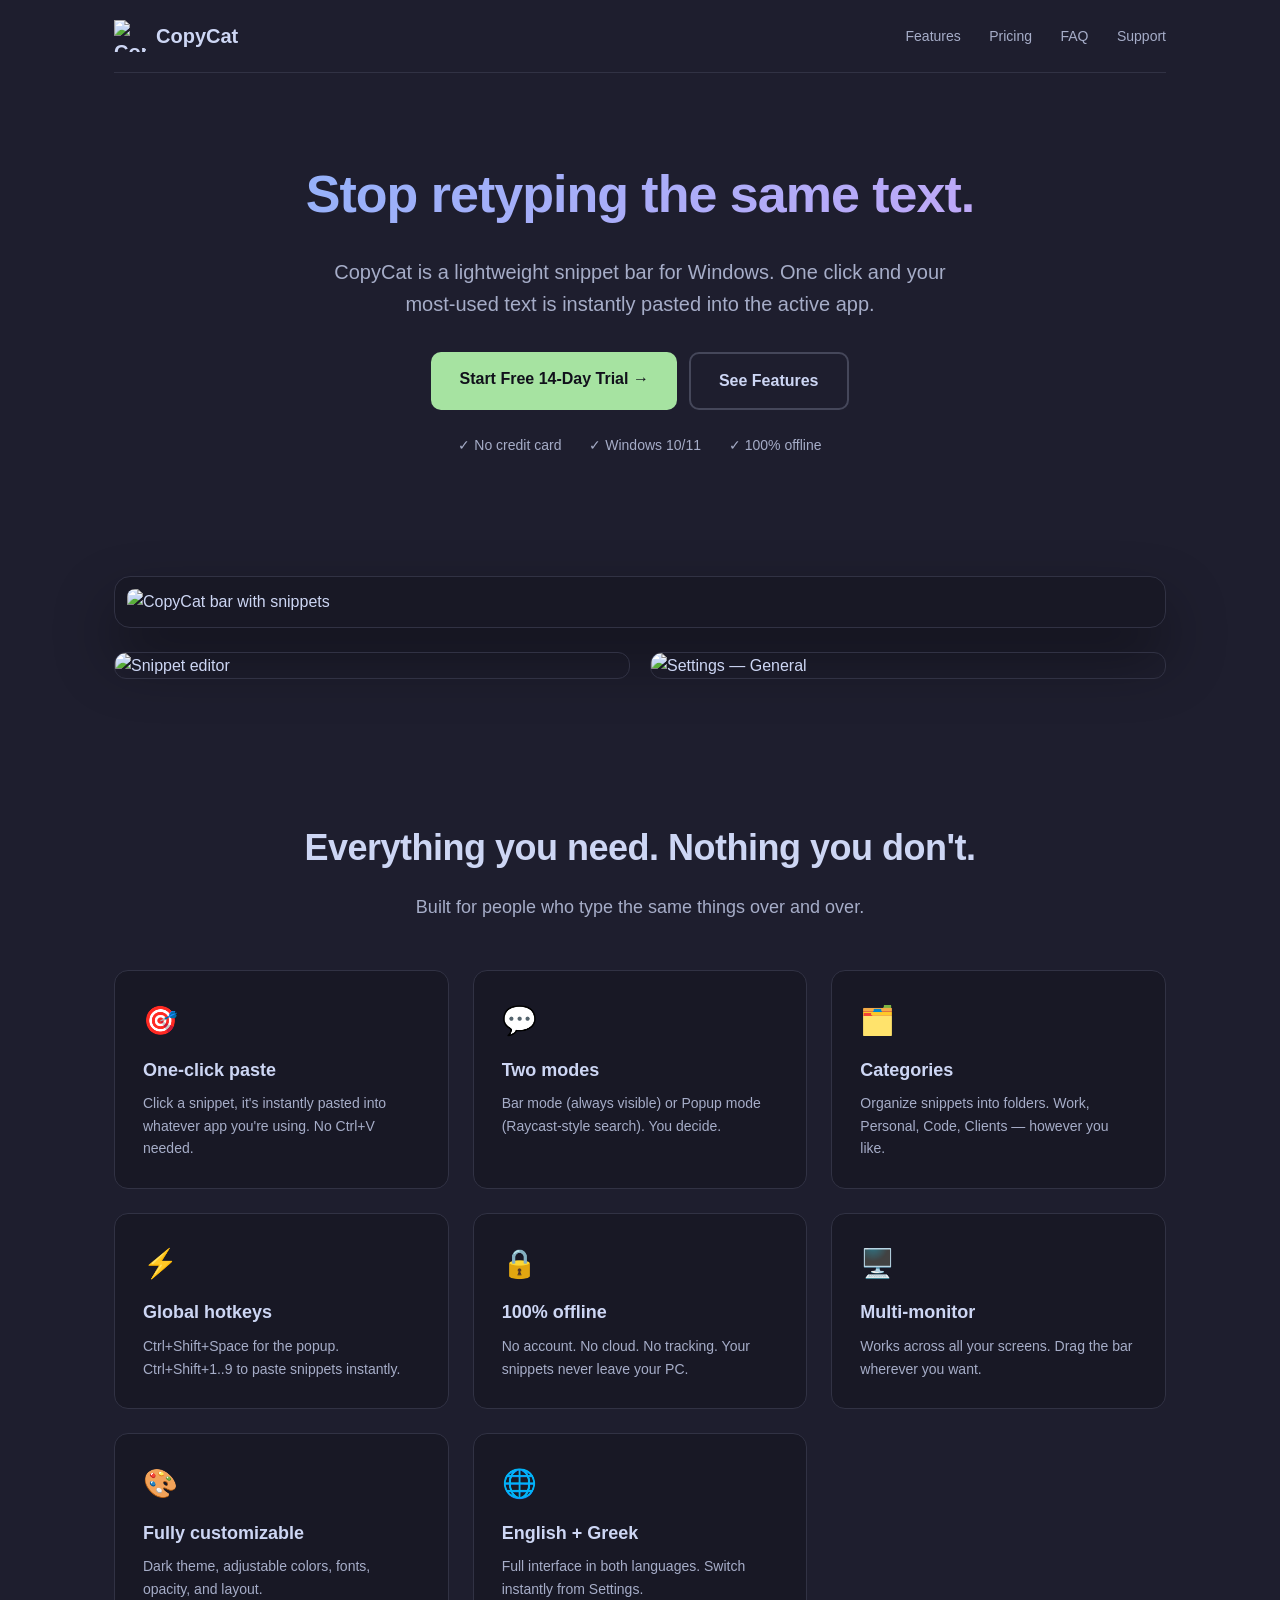
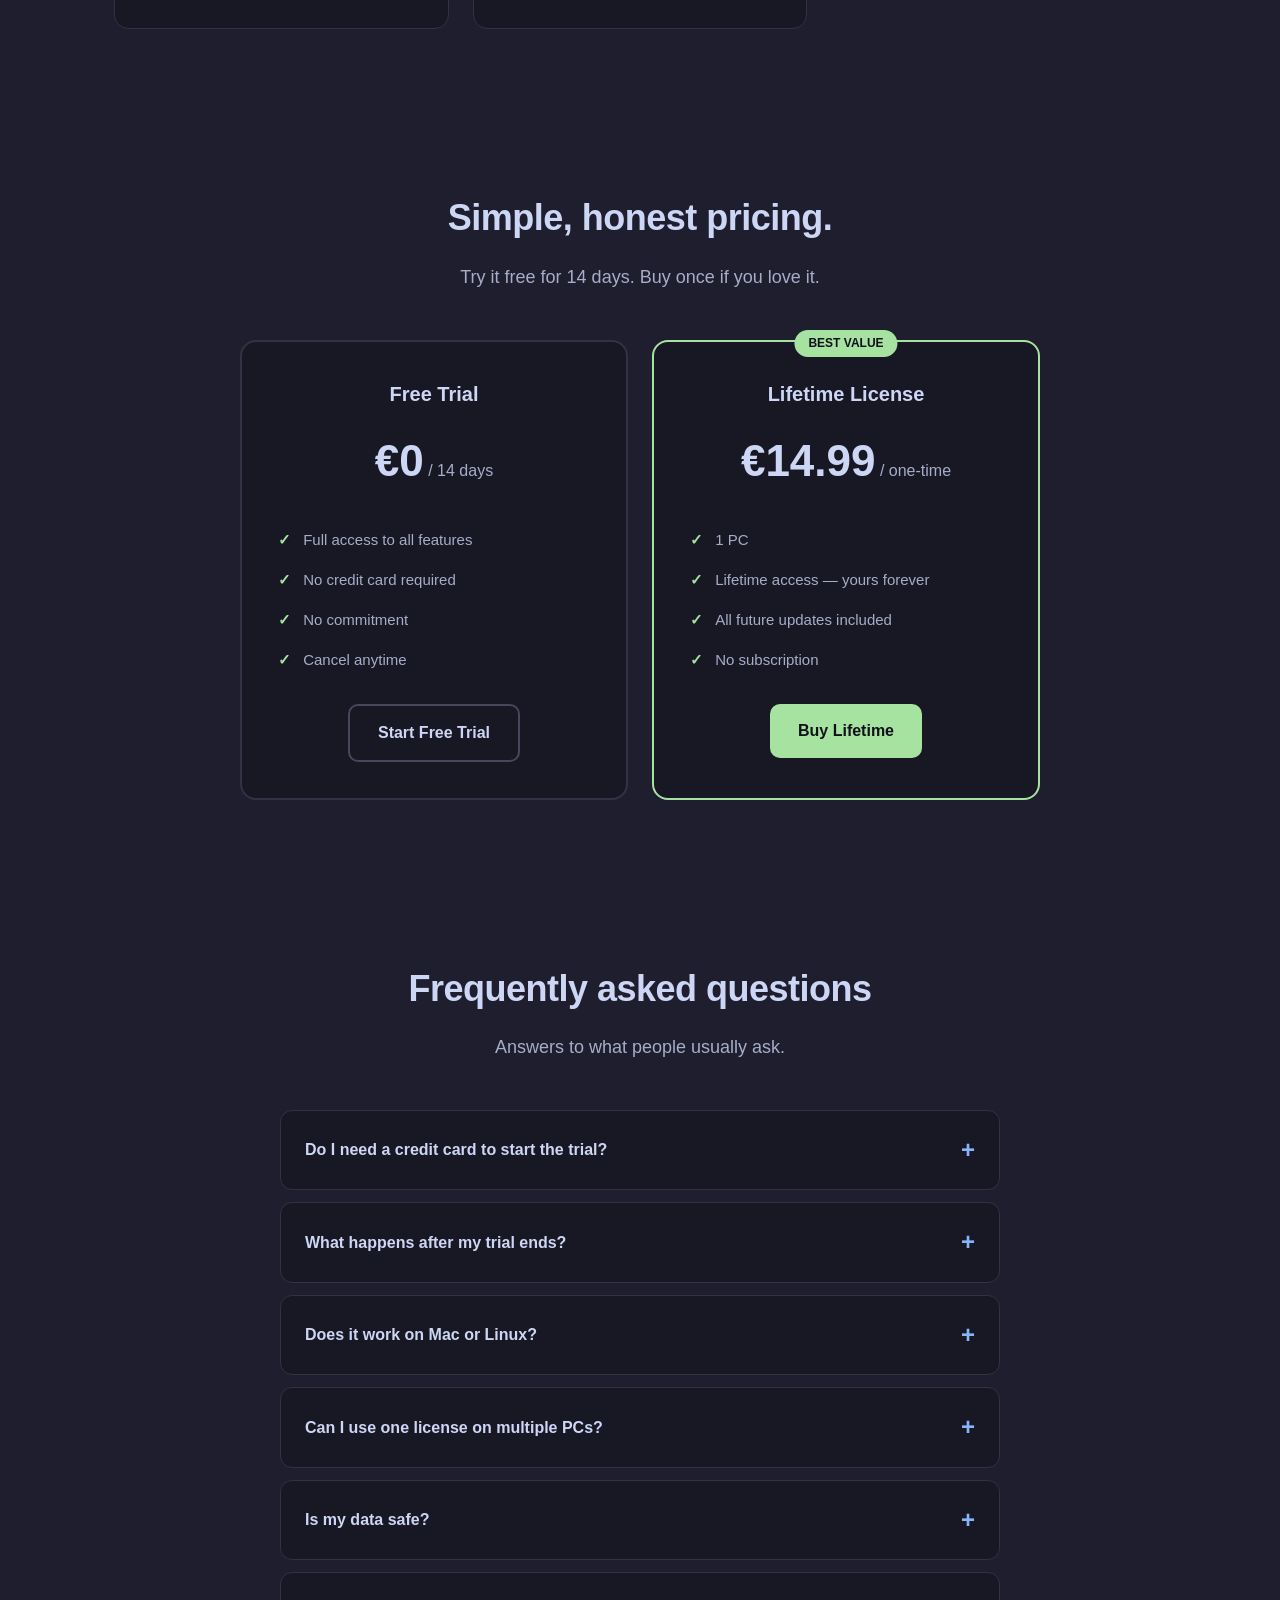
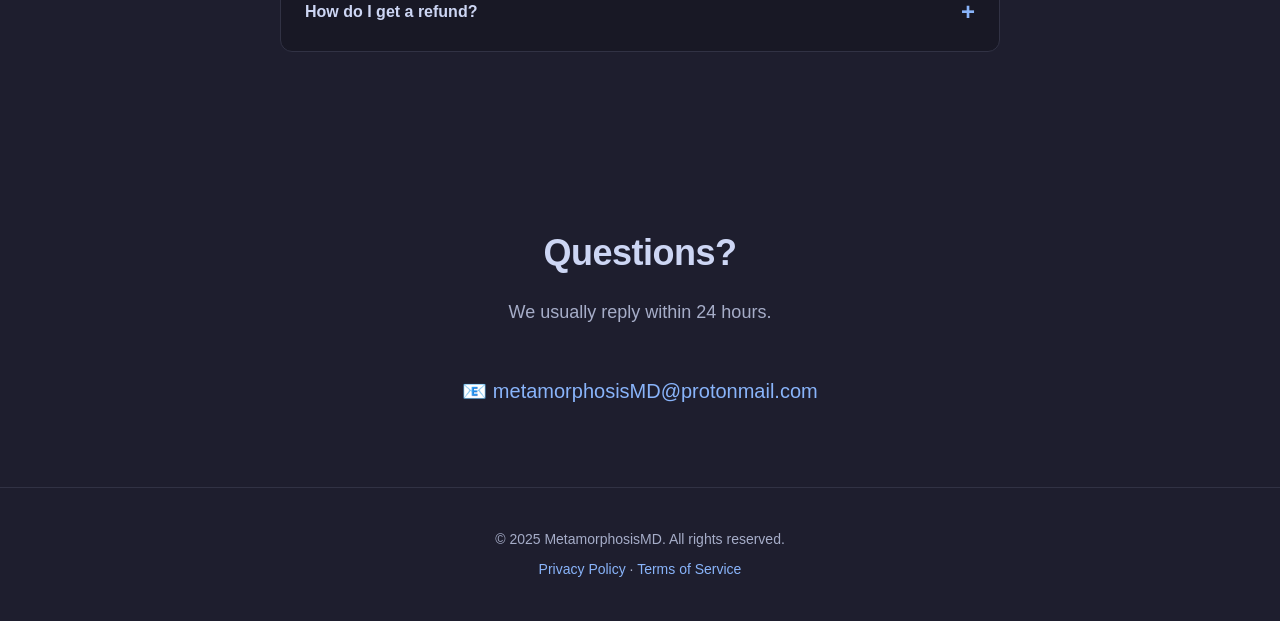
==== index.html @ f616470c "Add initial HTML structure for CopyCat website This commit adds a complete HTML structure for the Co" ====
<!DOCTYPE html>
<html lang="en">
<head>
<meta charset="UTF-8">
<meta name="viewport" content="width=device-width, initial-scale=1.0">
<title>CopyCat — Snippet Bar for Windows</title>
<meta name="description" content="A lightweight snippet manager for Windows. One-click access to your most-used text. Lifetime license, fully offline.">
<style>
  * { margin: 0; padding: 0; box-sizing: border-box; }
  :root {
    --base: #1e1e2e;
    --mantle: #181825;
    --surface: #313244;
    --surface2: #45475a;
    --text: #cdd6f4;
    --subtext: #a6adc8;
    --blue: #89b4fa;
    --green: #a6e3a1;
    --mauve: #cba6f7;
  }
  body {
    font-family: 'Segoe UI', -apple-system, BlinkMacSystemFont, sans-serif;
    background: var(--base);
    color: var(--text);
    line-height: 1.6;
    overflow-x: hidden;
  }
  .container { max-width: 1100px; margin: 0 auto; padding: 0 24px; }

  /* NAV */
  nav {
    padding: 20px 0;
    display: flex;
    justify-content: space-between;
    align-items: center;
    border-bottom: 1px solid var(--surface);
  }
  .logo { display: flex; align-items: center; gap: 10px; font-size: 20px; font-weight: 700; }
  .logo img { width: 32px; height: 32px; }
  nav a { color: var(--subtext); text-decoration: none; margin-left: 24px; font-size: 14px; }
  nav a:hover { color: var(--blue); }

  /* HERO */
  .hero {
    padding: 80px 0 60px;
    text-align: center;
  }
  .hero h1 {
    font-size: 52px;
    font-weight: 800;
    letter-spacing: -1px;
    background: linear-gradient(135deg, var(--blue), var(--mauve));
    -webkit-background-clip: text;
    -webkit-text-fill-color: transparent;
    margin-bottom: 20px;
  }
  .hero p {
    font-size: 20px;
    color: var(--subtext);
    max-width: 640px;
    margin: 0 auto 32px;
  }
  .cta-group { display: flex; gap: 12px; justify-content: center; flex-wrap: wrap; }
  .btn {
    display: inline-block;
    padding: 14px 28px;
    border-radius: 10px;
    font-weight: 700;
    font-size: 16px;
    text-decoration: none;
    transition: transform .15s, box-shadow .15s;
    cursor: pointer;
    border: none;
  }
  .btn-primary {
    background: var(--green);
    color: #11111b;
  }
  .btn-primary:hover {
    transform: translateY(-2px);
    box-shadow: 0 10px 30px rgba(166, 227, 161, 0.3);
  }
  .btn-secondary {
    background: transparent;
    color: var(--text);
    border: 2px solid var(--surface2);
  }
  .btn-secondary:hover { border-color: var(--blue); color: var(--blue); }

  .hero-meta {
    margin-top: 24px;
    color: var(--subtext);
    font-size: 14px;
  }
  .hero-meta span { margin: 0 12px; }

  /* SCREENSHOTS */
  .screenshots { padding: 60px 0; }
  .screenshot-main {
    background: var(--mantle);
    border-radius: 16px;
    padding: 12px;
    border: 1px solid var(--surface);
    box-shadow: 0 30px 60px rgba(0,0,0,.4);
  }
  .screenshot-main img { width: 100%; border-radius: 8px; display: block; }
  .screenshot-grid {
    display: grid;
    grid-template-columns: 1fr 1fr;
    gap: 20px;
    margin-top: 24px;
  }
  .screenshot-grid img {
    width: 100%;
    border-radius: 12px;
    border: 1px solid var(--surface);
    display: block;
  }

  /* SECTIONS */
  section { padding: 80px 0; }
  h2 {
    font-size: 36px;
    font-weight: 700;
    text-align: center;
    margin-bottom: 16px;
    letter-spacing: -0.5px;
  }
  .section-sub {
    text-align: center;
    color: var(--subtext);
    font-size: 18px;
    max-width: 600px;
    margin: 0 auto 48px;
  }

  /* FEATURES */
  .features {
    display: grid;
    grid-template-columns: repeat(auto-fit, minmax(280px, 1fr));
    gap: 24px;
  }
  .feature {
    background: var(--mantle);
    padding: 28px;
    border-radius: 14px;
    border: 1px solid var(--surface);
    transition: transform .2s, border-color .2s;
  }
  .feature:hover { transform: translateY(-4px); border-color: var(--blue); }
  .feature-icon { font-size: 28px; margin-bottom: 12px; }
  .feature h3 { font-size: 18px; margin-bottom: 8px; }
  .feature p { color: var(--subtext); font-size: 14px; }

  /* PRICING */
  .pricing {
    display: grid;
    grid-template-columns: 1fr 1fr;
    gap: 24px;
    max-width: 800px;
    margin: 0 auto;
  }
  .plan {
    background: var(--mantle);
    padding: 36px;
    border-radius: 16px;
    border: 2px solid var(--surface);
    text-align: center;
    position: relative;
  }
  .plan.featured { border-color: var(--green); }
  .plan-tag {
    position: absolute;
    top: -12px;
    left: 50%;
    transform: translateX(-50%);
    background: var(--green);
    color: #11111b;
    padding: 4px 14px;
    border-radius: 100px;
    font-size: 12px;
    font-weight: 700;
    text-transform: uppercase;
  }
  .plan h3 { font-size: 20px; margin-bottom: 8px; }
  .plan .price { font-size: 44px; font-weight: 800; margin: 16px 0; }
  .plan .price small { font-size: 16px; color: var(--subtext); font-weight: 400; }
  .plan ul {
    list-style: none;
    text-align: left;
    margin: 24px 0;
    color: var(--subtext);
  }
  .plan ul li { padding: 8px 0; font-size: 15px; }
  .plan ul li::before { content: "✓ "; color: var(--green); font-weight: 700; margin-right: 8px; }

  /* FAQ */
  .faq { max-width: 720px; margin: 0 auto; }
  .faq-item {
    background: var(--mantle);
    border: 1px solid var(--surface);
    border-radius: 12px;
    margin-bottom: 12px;
    overflow: hidden;
  }
  .faq-item summary {
    padding: 20px 24px;
    font-weight: 600;
    cursor: pointer;
    list-style: none;
    display: flex;
    justify-content: space-between;
    align-items: center;
  }
  .faq-item summary::after { content: "+"; font-size: 24px; color: var(--blue); }
  .faq-item[open] summary::after { content: "−"; }
  .faq-item p { padding: 0 24px 20px; color: var(--subtext); }

  /* FOOTER */
  footer {
    padding: 40px 0;
    border-top: 1px solid var(--surface);
    text-align: center;
    color: var(--subtext);
    font-size: 14px;
  }
  footer a { color: var(--blue); text-decoration: none; }

  /* RESPONSIVE */
  @media (max-width: 720px) {
    .hero h1 { font-size: 36px; }
    .hero p { font-size: 17px; }
    .screenshot-grid, .pricing { grid-template-columns: 1fr; }
    h2 { font-size: 28px; }
  }
</style>
</head>
<body>

<div class="container">
  <!-- NAV -->
  <nav>
    <div class="logo">
      <img src="logo.png" alt="CopyCat">
      <span>CopyCat</span>
    </div>
    <div>
      <a href="#features">Features</a>
      <a href="#pricing">Pricing</a>
      <a href="#faq">FAQ</a>
      <a href="#support">Support</a>
    </div>
  </nav>

  <!-- HERO -->
  <section class="hero">
    <h1>Stop retyping the same text.</h1>
    <p>CopyCat is a lightweight snippet bar for Windows. One click and your most-used text is instantly pasted into the active app.</p>
    <div class="cta-group">
      <a href="YOUR_LEMON_SQUEEZY_TRIAL_URL" class="btn btn-primary">Start Free 14-Day Trial →</a>
      <a href="#features" class="btn btn-secondary">See Features</a>
    </div>
    <div class="hero-meta">
      <span>✓ No credit card</span>
      <span>✓ Windows 10/11</span>
      <span>✓ 100% offline</span>
    </div>
  </section>

  <!-- SCREENSHOTS -->
  <section class="screenshots">
    <div class="screenshot-main">
      <img src="screenshot-1.png" alt="CopyCat bar with snippets">
    </div>
    <div class="screenshot-grid">
      <img src="screenshot-2.png" alt="Snippet editor">
      <img src="screenshot-3.png" alt="Settings — General">
    </div>
  </section>

  <!-- FEATURES -->
  <section id="features">
    <h2>Everything you need. Nothing you don't.</h2>
    <p class="section-sub">Built for people who type the same things over and over.</p>
    <div class="features">
      <div class="feature">
        <div class="feature-icon">🎯</div>
        <h3>One-click paste</h3>
        <p>Click a snippet, it's instantly pasted into whatever app you're using. No Ctrl+V needed.</p>
      </div>
      <div class="feature">
        <div class="feature-icon">💬</div>
        <h3>Two modes</h3>
        <p>Bar mode (always visible) or Popup mode (Raycast-style search). You decide.</p>
      </div>
      <div class="feature">
        <div class="feature-icon">🗂️</div>
        <h3>Categories</h3>
        <p>Organize snippets into folders. Work, Personal, Code, Clients — however you like.</p>
      </div>
      <div class="feature">
        <div class="feature-icon">⚡</div>
        <h3>Global hotkeys</h3>
        <p>Ctrl+Shift+Space for the popup. Ctrl+Shift+1..9 to paste snippets instantly.</p>
      </div>
      <div class="feature">
        <div class="feature-icon">🔒</div>
        <h3>100% offline</h3>
        <p>No account. No cloud. No tracking. Your snippets never leave your PC.</p>
      </div>
      <div class="feature">
        <div class="feature-icon">🖥️</div>
        <h3>Multi-monitor</h3>
        <p>Works across all your screens. Drag the bar wherever you want.</p>
      </div>
      <div class="feature">
        <div class="feature-icon">🎨</div>
        <h3>Fully customizable</h3>
        <p>Dark theme, adjustable colors, fonts, opacity, and layout.</p>
      </div>
      <div class="feature">
        <div class="feature-icon">🌐</div>
        <h3>English + Greek</h3>
        <p>Full interface in both languages. Switch instantly from Settings.</p>
      </div>
    </div>
  </section>

  <!-- PRICING -->
  <section id="pricing">
    <h2>Simple, honest pricing.</h2>
    <p class="section-sub">Try it free for 14 days. Buy once if you love it.</p>
    <div class="pricing">
      <div class="plan">
        <h3>Free Trial</h3>
        <div class="price">€0<small> / 14 days</small></div>
        <ul>
          <li>Full access to all features</li>
          <li>No credit card required</li>
          <li>No commitment</li>
          <li>Cancel anytime</li>
        </ul>
        <a href="YOUR_LEMON_SQUEEZY_TRIAL_URL" class="btn btn-secondary">Start Free Trial</a>
      </div>
      <div class="plan featured">
        <div class="plan-tag">Best Value</div>
        <h3>Lifetime License</h3>
        <div class="price">€14.99<small> / one-time</small></div>
        <ul>
          <li>1 PC</li>
          <li>Lifetime access — yours forever</li>
          <li>All future updates included</li>
          <li>No subscription</li>
        </ul>
        <a href="YOUR_LEMON_SQUEEZY_BUY_URL" class="btn btn-primary">Buy Lifetime</a>
      </div>
    </div>
  </section>

  <!-- FAQ -->
  <section id="faq">
    <h2>Frequently asked questions</h2>
    <p class="section-sub">Answers to what people usually ask.</p>
    <div class="faq">
      <details class="faq-item">
        <summary>Do I need a credit card to start the trial?</summary>
        <p>No. Click "Start Free Trial" and use CopyCat for 14 days completely free. No card, no commitment.</p>
      </details>
      <details class="faq-item">
        <summary>What happens after my trial ends?</summary>
        <p>You decide. If you love CopyCat, buy a lifetime license for €14.99. If not, just uninstall. No charges.</p>
      </details>
      <details class="faq-item">
        <summary>Does it work on Mac or Linux?</summary>
        <p>No, CopyCat is Windows-only (Windows 10 and 11, 64-bit).</p>
      </details>
      <details class="faq-item">
        <summary>Can I use one license on multiple PCs?</summary>
        <p>One license works on one PC. If you change computers, contact support and we'll issue a new key.</p>
      </details>
      <details class="faq-item">
        <summary>Is my data safe?</summary>
        <p>Yes. CopyCat is 100% offline. Nothing is sent to any server. Your snippets stay on your PC.</p>
      </details>
      <details class="faq-item">
        <summary>How do I get a refund?</summary>
        <p>14-day refund policy (EU consumer law). Email metamorphosisMD@protonmail.com for refund requests.</p>
      </details>
    </div>
  </section>

  <!-- SUPPORT -->
  <section id="support" style="text-align:center;">
    <h2>Questions?</h2>
    <p class="section-sub">We usually reply within 24 hours.</p>
    <p style="font-size:20px; margin-top:24px;">
      📧 <a href="mailto:metamorphosisMD@protonmail.com" style="color:var(--blue); text-decoration:none;">metamorphosisMD@protonmail.com</a>
    </p>
  </section>
</div>

<footer>
  <div class="container">
    <p>© 2025 MetamorphosisMD. All rights reserved.</p>
    <p style="margin-top:8px;">
      <a href="privacy.html">Privacy Policy</a> · 
      <a href="terms.html">Terms of Service</a>
    </p>
  </div>
</footer>

</body>
</html>
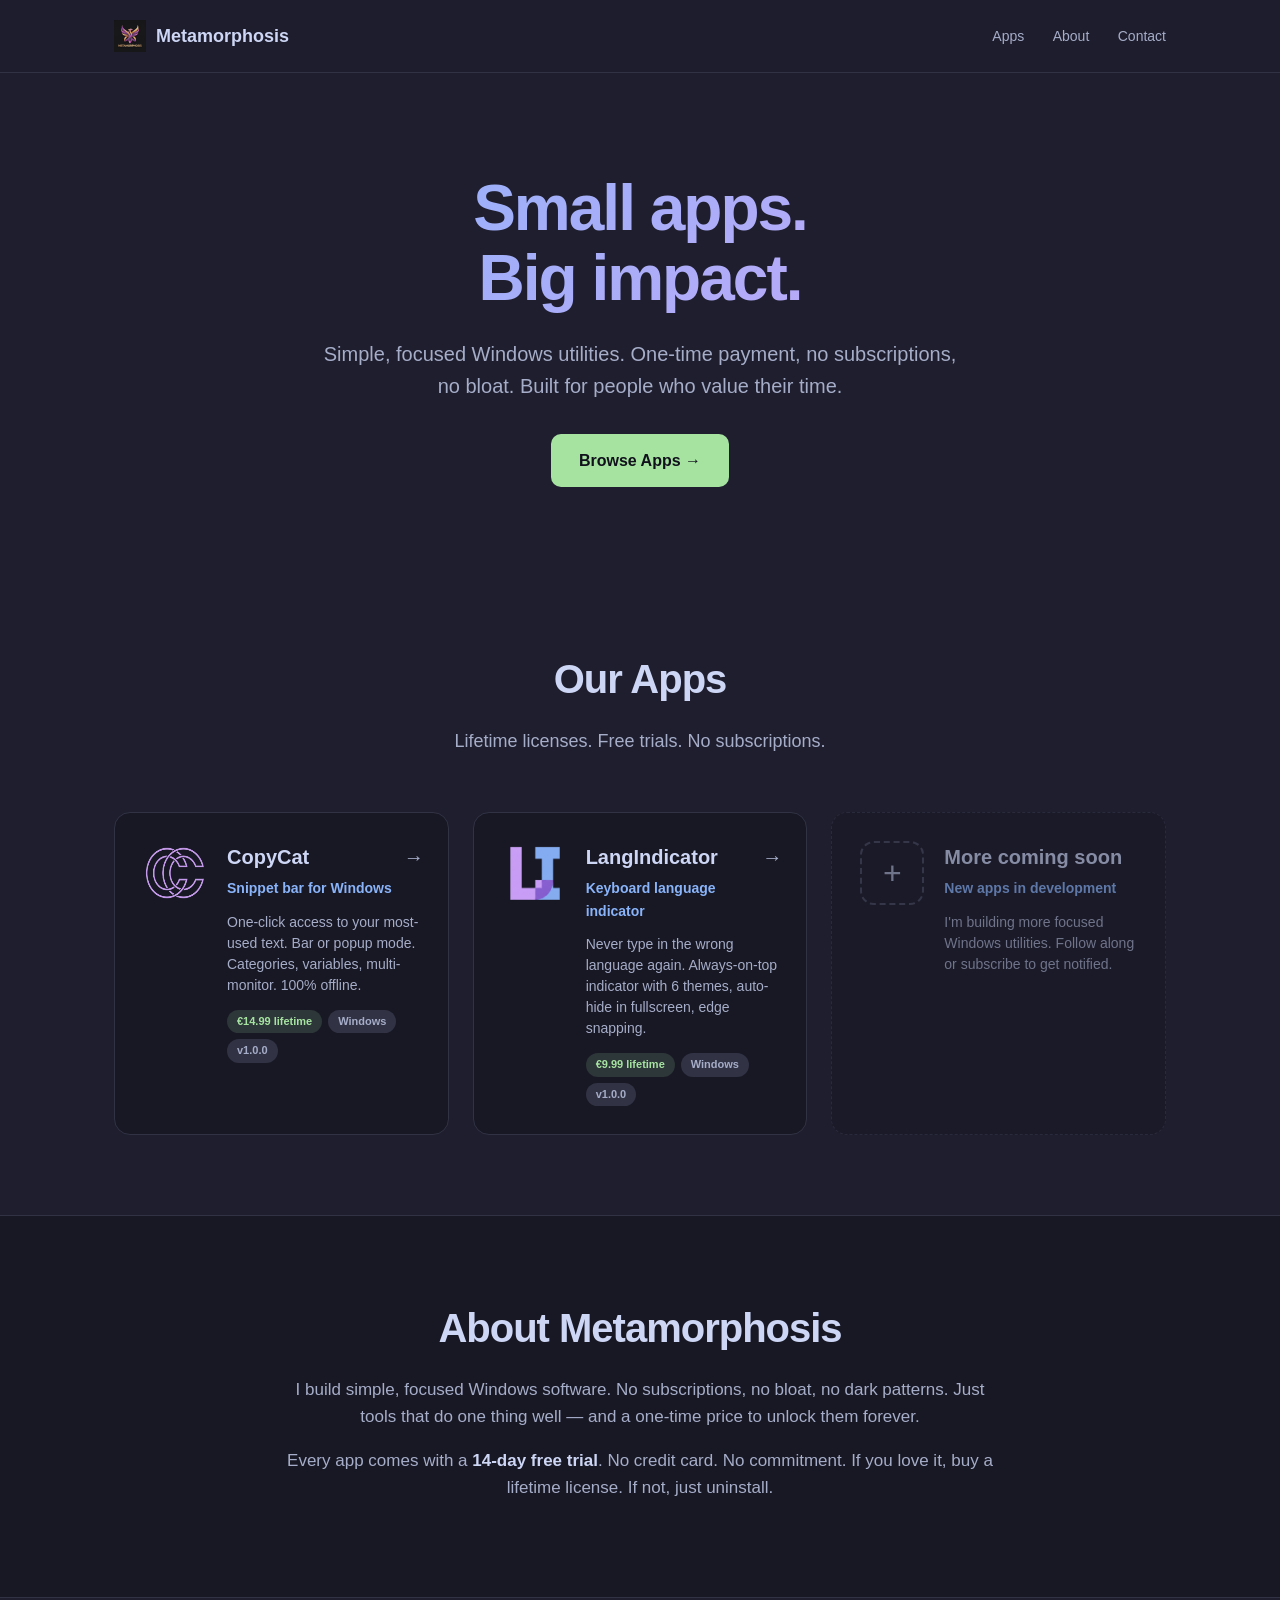
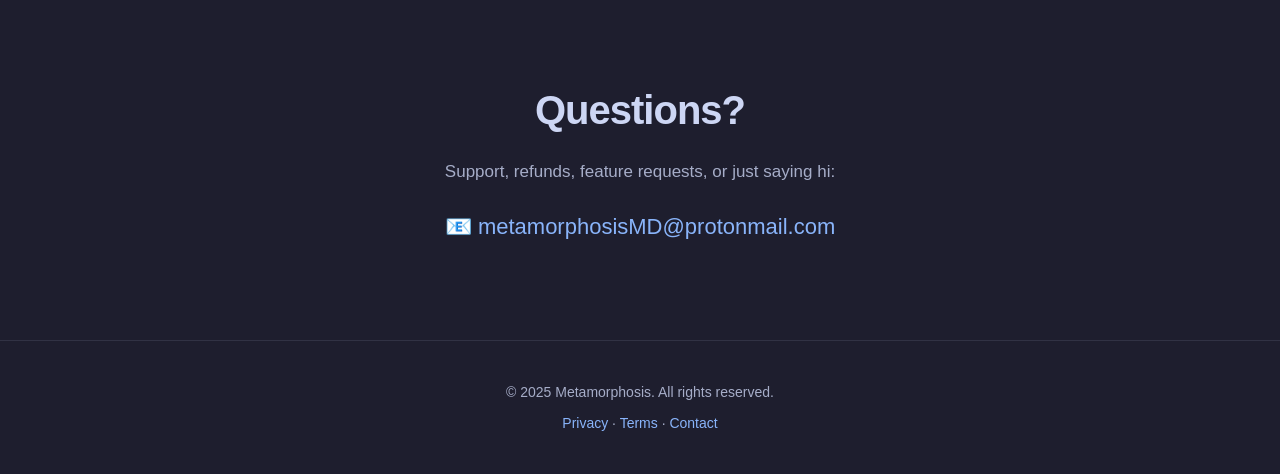
==== commit 51b03611: "Add Metamorphosis hub with CopyCat and LangIndicator" ====
--- a/index.html
+++ b/index.html
@@ -3,411 +3,129 @@
 <head>
 <meta charset="UTF-8">
 <meta name="viewport" content="width=device-width, initial-scale=1.0">
-<title>CopyCat — Snippet Bar for Windows</title>
-<meta name="description" content="A lightweight snippet manager for Windows. One-click access to your most-used text. Lifetime license, fully offline.">
-<style>
-  * { margin: 0; padding: 0; box-sizing: border-box; }
-  :root {
-    --base: #1e1e2e;
-    --mantle: #181825;
-    --surface: #313244;
-    --surface2: #45475a;
-    --text: #cdd6f4;
-    --subtext: #a6adc8;
-    --blue: #89b4fa;
-    --green: #a6e3a1;
-    --mauve: #cba6f7;
-  }
-  body {
-    font-family: 'Segoe UI', -apple-system, BlinkMacSystemFont, sans-serif;
-    background: var(--base);
-    color: var(--text);
-    line-height: 1.6;
-    overflow-x: hidden;
-  }
-  .container { max-width: 1100px; margin: 0 auto; padding: 0 24px; }
-
-  /* NAV */
-  nav {
-    padding: 20px 0;
-    display: flex;
-    justify-content: space-between;
-    align-items: center;
-    border-bottom: 1px solid var(--surface);
-  }
-  .logo { display: flex; align-items: center; gap: 10px; font-size: 20px; font-weight: 700; }
-  .logo img { width: 32px; height: 32px; }
-  nav a { color: var(--subtext); text-decoration: none; margin-left: 24px; font-size: 14px; }
-  nav a:hover { color: var(--blue); }
-
-  /* HERO */
-  .hero {
-    padding: 80px 0 60px;
-    text-align: center;
-  }
-  .hero h1 {
-    font-size: 52px;
-    font-weight: 800;
-    letter-spacing: -1px;
-    background: linear-gradient(135deg, var(--blue), var(--mauve));
-    -webkit-background-clip: text;
-    -webkit-text-fill-color: transparent;
-    margin-bottom: 20px;
-  }
-  .hero p {
-    font-size: 20px;
-    color: var(--subtext);
-    max-width: 640px;
-    margin: 0 auto 32px;
-  }
-  .cta-group { display: flex; gap: 12px; justify-content: center; flex-wrap: wrap; }
-  .btn {
-    display: inline-block;
-    padding: 14px 28px;
-    border-radius: 10px;
-    font-weight: 700;
-    font-size: 16px;
-    text-decoration: none;
-    transition: transform .15s, box-shadow .15s;
-    cursor: pointer;
-    border: none;
-  }
-  .btn-primary {
-    background: var(--green);
-    color: #11111b;
-  }
-  .btn-primary:hover {
-    transform: translateY(-2px);
-    box-shadow: 0 10px 30px rgba(166, 227, 161, 0.3);
-  }
-  .btn-secondary {
-    background: transparent;
-    color: var(--text);
-    border: 2px solid var(--surface2);
-  }
-  .btn-secondary:hover { border-color: var(--blue); color: var(--blue); }
-
-  .hero-meta {
-    margin-top: 24px;
-    color: var(--subtext);
-    font-size: 14px;
-  }
-  .hero-meta span { margin: 0 12px; }
-
-  /* SCREENSHOTS */
-  .screenshots { padding: 60px 0; }
-  .screenshot-main {
-    background: var(--mantle);
-    border-radius: 16px;
-    padding: 12px;
-    border: 1px solid var(--surface);
-    box-shadow: 0 30px 60px rgba(0,0,0,.4);
-  }
-  .screenshot-main img { width: 100%; border-radius: 8px; display: block; }
-  .screenshot-grid {
-    display: grid;
-    grid-template-columns: 1fr 1fr;
-    gap: 20px;
-    margin-top: 24px;
-  }
-  .screenshot-grid img {
-    width: 100%;
-    border-radius: 12px;
-    border: 1px solid var(--surface);
-    display: block;
-  }
-
-  /* SECTIONS */
-  section { padding: 80px 0; }
-  h2 {
-    font-size: 36px;
-    font-weight: 700;
-    text-align: center;
-    margin-bottom: 16px;
-    letter-spacing: -0.5px;
-  }
-  .section-sub {
-    text-align: center;
-    color: var(--subtext);
-    font-size: 18px;
-    max-width: 600px;
-    margin: 0 auto 48px;
-  }
-
-  /* FEATURES */
-  .features {
-    display: grid;
-    grid-template-columns: repeat(auto-fit, minmax(280px, 1fr));
-    gap: 24px;
-  }
-  .feature {
-    background: var(--mantle);
-    padding: 28px;
-    border-radius: 14px;
-    border: 1px solid var(--surface);
-    transition: transform .2s, border-color .2s;
-  }
-  .feature:hover { transform: translateY(-4px); border-color: var(--blue); }
-  .feature-icon { font-size: 28px; margin-bottom: 12px; }
-  .feature h3 { font-size: 18px; margin-bottom: 8px; }
-  .feature p { color: var(--subtext); font-size: 14px; }
-
-  /* PRICING */
-  .pricing {
-    display: grid;
-    grid-template-columns: 1fr 1fr;
-    gap: 24px;
-    max-width: 800px;
-    margin: 0 auto;
-  }
-  .plan {
-    background: var(--mantle);
-    padding: 36px;
-    border-radius: 16px;
-    border: 2px solid var(--surface);
-    text-align: center;
-    position: relative;
-  }
-  .plan.featured { border-color: var(--green); }
-  .plan-tag {
-    position: absolute;
-    top: -12px;
-    left: 50%;
-    transform: translateX(-50%);
-    background: var(--green);
-    color: #11111b;
-    padding: 4px 14px;
-    border-radius: 100px;
-    font-size: 12px;
-    font-weight: 700;
-    text-transform: uppercase;
-  }
-  .plan h3 { font-size: 20px; margin-bottom: 8px; }
-  .plan .price { font-size: 44px; font-weight: 800; margin: 16px 0; }
-  .plan .price small { font-size: 16px; color: var(--subtext); font-weight: 400; }
-  .plan ul {
-    list-style: none;
-    text-align: left;
-    margin: 24px 0;
-    color: var(--subtext);
-  }
-  .plan ul li { padding: 8px 0; font-size: 15px; }
-  .plan ul li::before { content: "✓ "; color: var(--green); font-weight: 700; margin-right: 8px; }
-
-  /* FAQ */
-  .faq { max-width: 720px; margin: 0 auto; }
-  .faq-item {
-    background: var(--mantle);
-    border: 1px solid var(--surface);
-    border-radius: 12px;
-    margin-bottom: 12px;
-    overflow: hidden;
-  }
-  .faq-item summary {
-    padding: 20px 24px;
-    font-weight: 600;
-    cursor: pointer;
-    list-style: none;
-    display: flex;
-    justify-content: space-between;
-    align-items: center;
-  }
-  .faq-item summary::after { content: "+"; font-size: 24px; color: var(--blue); }
-  .faq-item[open] summary::after { content: "−"; }
-  .faq-item p { padding: 0 24px 20px; color: var(--subtext); }
-
-  /* FOOTER */
-  footer {
-    padding: 40px 0;
-    border-top: 1px solid var(--surface);
-    text-align: center;
-    color: var(--subtext);
-    font-size: 14px;
-  }
-  footer a { color: var(--blue); text-decoration: none; }
-
-  /* RESPONSIVE */
-  @media (max-width: 720px) {
-    .hero h1 { font-size: 36px; }
-    .hero p { font-size: 17px; }
-    .screenshot-grid, .pricing { grid-template-columns: 1fr; }
-    h2 { font-size: 28px; }
-  }
-</style>
+<title>Metamorphosis — Software by [Your Name]</title>
+<meta name="description" content="Simple, focused Windows apps. CopyCat, LangIndicator, and more. Lifetime licenses, no subscriptions.">
+<link rel="stylesheet" href="assets/style.css">
 </head>
 <body>
 
-<div class="container">
-  <!-- NAV -->
-  <nav>
-    <div class="logo">
-      <img src="logo.png" alt="CopyCat">
-      <span>CopyCat</span>
-    </div>
-    <div>
-      <a href="#features">Features</a>
-      <a href="#pricing">Pricing</a>
-      <a href="#faq">FAQ</a>
-      <a href="#support">Support</a>
-    </div>
-  </nav>
+<header>
+  <div class="container">
+    <nav>
+      <a href="/" class="logo">
+        <img src="assets/logo.png" alt="Metamorphosis">
+        <span>Metamorphosis</span>
+      </a>
+      <div class="nav-links">
+        <a href="#apps">Apps</a>
+        <a href="#about">About</a>
+        <a href="#contact">Contact</a>
+      </div>
+    </nav>
+  </div>
+</header>
 
+<main>
   <!-- HERO -->
   <section class="hero">
-    <h1>Stop retyping the same text.</h1>
-    <p>CopyCat is a lightweight snippet bar for Windows. One click and your most-used text is instantly pasted into the active app.</p>
-    <div class="cta-group">
-      <a href="YOUR_LEMON_SQUEEZY_TRIAL_URL" class="btn btn-primary">Start Free 14-Day Trial →</a>
-      <a href="#features" class="btn btn-secondary">See Features</a>
-    </div>
-    <div class="hero-meta">
-      <span>✓ No credit card</span>
-      <span>✓ Windows 10/11</span>
-      <span>✓ 100% offline</span>
-    </div>
-  </section>
-
-  <!-- SCREENSHOTS -->
-  <section class="screenshots">
-    <div class="screenshot-main">
-      <img src="screenshot-1.png" alt="CopyCat bar with snippets">
-    </div>
-    <div class="screenshot-grid">
-      <img src="screenshot-2.png" alt="Snippet editor">
-      <img src="screenshot-3.png" alt="Settings — General">
-    </div>
-  </section>
-
-  <!-- FEATURES -->
-  <section id="features">
-    <h2>Everything you need. Nothing you don't.</h2>
-    <p class="section-sub">Built for people who type the same things over and over.</p>
-    <div class="features">
-      <div class="feature">
-        <div class="feature-icon">🎯</div>
-        <h3>One-click paste</h3>
-        <p>Click a snippet, it's instantly pasted into whatever app you're using. No Ctrl+V needed.</p>
-      </div>
-      <div class="feature">
-        <div class="feature-icon">💬</div>
-        <h3>Two modes</h3>
-        <p>Bar mode (always visible) or Popup mode (Raycast-style search). You decide.</p>
-      </div>
-      <div class="feature">
-        <div class="feature-icon">🗂️</div>
-        <h3>Categories</h3>
-        <p>Organize snippets into folders. Work, Personal, Code, Clients — however you like.</p>
-      </div>
-      <div class="feature">
-        <div class="feature-icon">⚡</div>
-        <h3>Global hotkeys</h3>
-        <p>Ctrl+Shift+Space for the popup. Ctrl+Shift+1..9 to paste snippets instantly.</p>
-      </div>
-      <div class="feature">
-        <div class="feature-icon">🔒</div>
-        <h3>100% offline</h3>
-        <p>No account. No cloud. No tracking. Your snippets never leave your PC.</p>
-      </div>
-      <div class="feature">
-        <div class="feature-icon">🖥️</div>
-        <h3>Multi-monitor</h3>
-        <p>Works across all your screens. Drag the bar wherever you want.</p>
-      </div>
-      <div class="feature">
-        <div class="feature-icon">🎨</div>
-        <h3>Fully customizable</h3>
-        <p>Dark theme, adjustable colors, fonts, opacity, and layout.</p>
-      </div>
-      <div class="feature">
-        <div class="feature-icon">🌐</div>
-        <h3>English + Greek</h3>
-        <p>Full interface in both languages. Switch instantly from Settings.</p>
+    <div class="container">
+      <h1>Small apps.<br>Big impact.</h1>
+      <p>Simple, focused Windows utilities. One-time payment, no subscriptions, no bloat. Built for people who value their time.</p>
+      <div class="cta-group">
+        <a href="#apps" class="btn btn-primary">Browse Apps →</a>
       </div>
     </div>
   </section>
 
-  <!-- PRICING -->
-  <section id="pricing">
-    <h2>Simple, honest pricing.</h2>
-    <p class="section-sub">Try it free for 14 days. Buy once if you love it.</p>
-    <div class="pricing">
-      <div class="plan">
-        <h3>Free Trial</h3>
-        <div class="price">€0<small> / 14 days</small></div>
-        <ul>
-          <li>Full access to all features</li>
-          <li>No credit card required</li>
-          <li>No commitment</li>
-          <li>Cancel anytime</li>
-        </ul>
-        <a href="YOUR_LEMON_SQUEEZY_TRIAL_URL" class="btn btn-secondary">Start Free Trial</a>
-      </div>
-      <div class="plan featured">
-        <div class="plan-tag">Best Value</div>
-        <h3>Lifetime License</h3>
-        <div class="price">€14.99<small> / one-time</small></div>
-        <ul>
-          <li>1 PC</li>
-          <li>Lifetime access — yours forever</li>
-          <li>All future updates included</li>
-          <li>No subscription</li>
-        </ul>
-        <a href="YOUR_LEMON_SQUEEZY_BUY_URL" class="btn btn-primary">Buy Lifetime</a>
+  <!-- APPS GRID -->
+  <section id="apps" class="apps">
+    <div class="container">
+      <h2>Our Apps</h2>
+      <p class="section-sub">Lifetime licenses. Free trials. No subscriptions.</p>
+
+      <div class="app-grid">
+
+        <!-- CopyCat -->
+        <a href="copycat/" class="app-card">
+          <div class="app-icon">
+            <img src="copycat/logo.png" alt="CopyCat">
+          </div>
+          <div class="app-info">
+            <h3>CopyCat</h3>
+            <p class="app-tagline">Snippet bar for Windows</p>
+            <p class="app-desc">One-click access to your most-used text. Bar or popup mode. Categories, variables, multi-monitor. 100% offline.</p>
+            <div class="app-meta">
+              <span class="badge badge-green">€14.99 lifetime</span>
+              <span class="badge">Windows</span>
+              <span class="badge">v1.0.0</span>
+            </div>
+          </div>
+          <div class="app-arrow">→</div>
+        </a>
+
+        <!-- LangIndicator -->
+        <a href="langindicator/" class="app-card">
+          <div class="app-icon">
+            <img src="langindicator/logo.png" alt="LangIndicator">
+          </div>
+          <div class="app-info">
+            <h3>LangIndicator</h3>
+            <p class="app-tagline">Keyboard language indicator</p>
+            <p class="app-desc">Never type in the wrong language again. Always-on-top indicator with 6 themes, auto-hide in fullscreen, edge snapping.</p>
+            <div class="app-meta">
+              <span class="badge badge-green">€9.99 lifetime</span>
+              <span class="badge">Windows</span>
+              <span class="badge">v1.0.0</span>
+            </div>
+          </div>
+          <div class="app-arrow">→</div>
+        </a>
+
+        <!-- Placeholder — γιa επόμενες εφαρμογές -->
+        <div class="app-card app-card-placeholder">
+          <div class="app-icon placeholder-icon">+</div>
+          <div class="app-info">
+            <h3>More coming soon</h3>
+            <p class="app-tagline">New apps in development</p>
+            <p class="app-desc">I'm building more focused Windows utilities. Follow along or subscribe to get notified.</p>
+          </div>
+        </div>
+
       </div>
     </div>
   </section>
 
-  <!-- FAQ -->
-  <section id="faq">
-    <h2>Frequently asked questions</h2>
-    <p class="section-sub">Answers to what people usually ask.</p>
-    <div class="faq">
-      <details class="faq-item">
-        <summary>Do I need a credit card to start the trial?</summary>
-        <p>No. Click "Start Free Trial" and use CopyCat for 14 days completely free. No card, no commitment.</p>
-      </details>
-      <details class="faq-item">
-        <summary>What happens after my trial ends?</summary>
-        <p>You decide. If you love CopyCat, buy a lifetime license for €14.99. If not, just uninstall. No charges.</p>
-      </details>
-      <details class="faq-item">
-        <summary>Does it work on Mac or Linux?</summary>
-        <p>No, CopyCat is Windows-only (Windows 10 and 11, 64-bit).</p>
-      </details>
-      <details class="faq-item">
-        <summary>Can I use one license on multiple PCs?</summary>
-        <p>One license works on one PC. If you change computers, contact support and we'll issue a new key.</p>
-      </details>
-      <details class="faq-item">
-        <summary>Is my data safe?</summary>
-        <p>Yes. CopyCat is 100% offline. Nothing is sent to any server. Your snippets stay on your PC.</p>
-      </details>
-      <details class="faq-item">
-        <summary>How do I get a refund?</summary>
-        <p>14-day refund policy (EU consumer law). Email metamorphosisMD@protonmail.com for refund requests.</p>
-      </details>
+  <!-- ABOUT -->
+  <section id="about" class="about">
+    <div class="container">
+      <h2>About Metamorphosis</h2>
+      <p>I build simple, focused Windows software. No subscriptions, no bloat, no dark patterns. Just tools that do one thing well — and a one-time price to unlock them forever.</p>
+      <p>Every app comes with a <strong>14-day free trial</strong>. No credit card. No commitment. If you love it, buy a lifetime license. If not, just uninstall.</p>
     </div>
   </section>
 
-  <!-- SUPPORT -->
-  <section id="support" style="text-align:center;">
-    <h2>Questions?</h2>
-    <p class="section-sub">We usually reply within 24 hours.</p>
-    <p style="font-size:20px; margin-top:24px;">
-      📧 <a href="mailto:metamorphosisMD@protonmail.com" style="color:var(--blue); text-decoration:none;">metamorphosisMD@protonmail.com</a>
-    </p>
+  <!-- CONTACT -->
+  <section id="contact" class="contact">
+    <div class="container">
+      <h2>Questions?</h2>
+      <p>Support, refunds, feature requests, or just saying hi:</p>
+      <p class="contact-email">
+        📧 <a href="mailto:metamorphosisMD@protonmail.com">metamorphosisMD@protonmail.com</a>
+      </p>
+    </div>
   </section>
-</div>
+</main>
 
 <footer>
   <div class="container">
-    <p>© 2025 MetamorphosisMD. All rights reserved.</p>
-    <p style="margin-top:8px;">
-      <a href="privacy.html">Privacy Policy</a> · 
-      <a href="terms.html">Terms of Service</a>
+    <p>© 2025 Metamorphosis. All rights reserved.</p>
+    <p class="footer-links">
+      <a href="privacy.html">Privacy</a> ·
+      <a href="terms.html">Terms</a> ·
+      <a href="mailto:metamorphosisMD@protonmail.com">Contact</a>
     </p>
   </div>
 </footer>
 
 </body>
-</html>
+</html>
--- a/assets/style.css
+++ b/assets/style.css
@@ -0,0 +1,186 @@
+* { margin: 0; padding: 0; box-sizing: border-box; }
+
+:root {
+  --base: #1e1e2e;
+  --mantle: #181825;
+  --crust: #11111b;
+  --surface: #313244;
+  --surface2: #45475a;
+  --text: #cdd6f4;
+  --subtext: #a6adc8;
+  --blue: #89b4fa;
+  --green: #a6e3a1;
+  --mauve: #cba6f7;
+  --yellow: #f9e2af;
+  --red: #f38ba8;
+}
+
+body {
+  font-family: 'Segoe UI', -apple-system, BlinkMacSystemFont, sans-serif;
+  background: var(--base);
+  color: var(--text);
+  line-height: 1.6;
+  overflow-x: hidden;
+}
+
+.container { max-width: 1100px; margin: 0 auto; padding: 0 24px; }
+
+/* ============ HEADER ============ */
+header {
+  padding: 20px 0;
+  position: sticky;
+  top: 0;
+  background: rgba(30, 30, 46, 0.95);
+  backdrop-filter: blur(12px);
+  border-bottom: 1px solid var(--surface);
+  z-index: 100;
+}
+nav { display: flex; justify-content: space-between; align-items: center; }
+.logo { display: flex; align-items: center; gap: 10px; font-size: 18px; font-weight: 700; color: var(--text); text-decoration: none; }
+.logo img { width: 32px; height: 32px; }
+.nav-links a { color: var(--subtext); text-decoration: none; margin-left: 24px; font-size: 14px; transition: color .15s; }
+.nav-links a:hover { color: var(--blue); }
+
+/* ============ HERO ============ */
+.hero { padding: 100px 0 80px; text-align: center; }
+.hero h1 {
+  font-size: 64px;
+  font-weight: 800;
+  letter-spacing: -2px;
+  line-height: 1.1;
+  background: linear-gradient(135deg, var(--blue), var(--mauve));
+  -webkit-background-clip: text;
+  -webkit-text-fill-color: transparent;
+  margin-bottom: 24px;
+}
+.hero p { font-size: 20px; color: var(--subtext); max-width: 640px; margin: 0 auto 32px; }
+
+/* ============ BUTTONS ============ */
+.cta-group { display: flex; gap: 12px; justify-content: center; flex-wrap: wrap; }
+.btn {
+  display: inline-block;
+  padding: 14px 28px;
+  border-radius: 10px;
+  font-weight: 700;
+  font-size: 16px;
+  text-decoration: none;
+  transition: transform .15s, box-shadow .15s;
+  cursor: pointer;
+  border: none;
+}
+.btn-primary { background: var(--green); color: var(--crust); }
+.btn-primary:hover { transform: translateY(-2px); box-shadow: 0 10px 30px rgba(166, 227, 161, 0.3); }
+.btn-secondary { background: transparent; color: var(--text); border: 2px solid var(--surface2); }
+.btn-secondary:hover { border-color: var(--blue); color: var(--blue); }
+
+/* ============ SECTIONS ============ */
+section { padding: 80px 0; }
+h2 {
+  font-size: 40px;
+  font-weight: 700;
+  text-align: center;
+  margin-bottom: 16px;
+  letter-spacing: -1px;
+}
+.section-sub { text-align: center; color: var(--subtext); font-size: 18px; max-width: 600px; margin: 0 auto 56px; }
+
+/* ============ APP GRID ============ */
+.app-grid {
+  display: grid;
+  grid-template-columns: repeat(auto-fit, minmax(320px, 1fr));
+  gap: 24px;
+}
+.app-card {
+  background: var(--mantle);
+  border: 1px solid var(--surface);
+  border-radius: 16px;
+  padding: 28px;
+  text-decoration: none;
+  color: inherit;
+  display: flex;
+  gap: 20px;
+  align-items: flex-start;
+  transition: transform .2s, border-color .2s, box-shadow .2s;
+  position: relative;
+}
+.app-card:hover {
+  transform: translateY(-4px);
+  border-color: var(--blue);
+  box-shadow: 0 20px 40px rgba(0, 0, 0, 0.3);
+}
+.app-icon { flex-shrink: 0; }
+.app-icon img { width: 64px; height: 64px; border-radius: 14px; }
+.placeholder-icon {
+  width: 64px; height: 64px;
+  border-radius: 14px;
+  border: 2px dashed var(--surface2);
+  display: flex; align-items: center; justify-content: center;
+  font-size: 32px; color: var(--subtext);
+}
+.app-info { flex: 1; min-width: 0; }
+.app-info h3 { font-size: 20px; margin-bottom: 4px; }
+.app-tagline { color: var(--blue); font-size: 14px; margin-bottom: 12px; font-weight: 600; }
+.app-desc { color: var(--subtext); font-size: 14px; margin-bottom: 14px; line-height: 1.5; }
+.app-meta { display: flex; gap: 6px; flex-wrap: wrap; }
+.badge {
+  background: var(--surface);
+  color: var(--subtext);
+  padding: 3px 10px;
+  border-radius: 100px;
+  font-size: 11px;
+  font-weight: 600;
+}
+.badge-green { background: rgba(166, 227, 161, 0.15); color: var(--green); }
+
+.app-arrow {
+  position: absolute;
+  top: 28px;
+  right: 24px;
+  color: var(--subtext);
+  font-size: 20px;
+  transition: transform .2s, color .2s;
+}
+.app-card:hover .app-arrow { transform: translateX(4px); color: var(--blue); }
+
+.app-card-placeholder {
+  cursor: default;
+  border-style: dashed;
+  opacity: 0.6;
+}
+.app-card-placeholder:hover { transform: none; border-color: var(--surface); }
+
+/* ============ ABOUT ============ */
+.about { background: var(--mantle); border-top: 1px solid var(--surface); border-bottom: 1px solid var(--surface); }
+.about p { max-width: 720px; margin: 0 auto 16px; text-align: center; color: var(--subtext); font-size: 17px; }
+.about strong { color: var(--text); }
+
+/* ============ CONTACT ============ */
+.contact { text-align: center; }
+.contact p { color: var(--subtext); font-size: 17px; margin-bottom: 16px; }
+.contact-email { font-size: 22px !important; margin-top: 24px !important; }
+.contact-email a { color: var(--blue); text-decoration: none; }
+.contact-email a:hover { text-decoration: underline; }
+
+/* ============ FOOTER ============ */
+footer {
+  padding: 40px 0;
+  border-top: 1px solid var(--surface);
+  text-align: center;
+  color: var(--subtext);
+  font-size: 14px;
+}
+.footer-links { margin-top: 8px; }
+footer a { color: var(--blue); text-decoration: none; }
+footer a:hover { text-decoration: underline; }
+
+/* ============ RESPONSIVE ============ */
+@media (max-width: 720px) {
+  .hero { padding: 60px 0 40px; }
+  .hero h1 { font-size: 40px; letter-spacing: -1px; }
+  .hero p { font-size: 17px; }
+  h2 { font-size: 28px; }
+  section { padding: 60px 0; }
+  .app-card { flex-direction: column; }
+  .app-arrow { display: none; }
+  .nav-links a { margin-left: 14px; font-size: 13px; }
+}
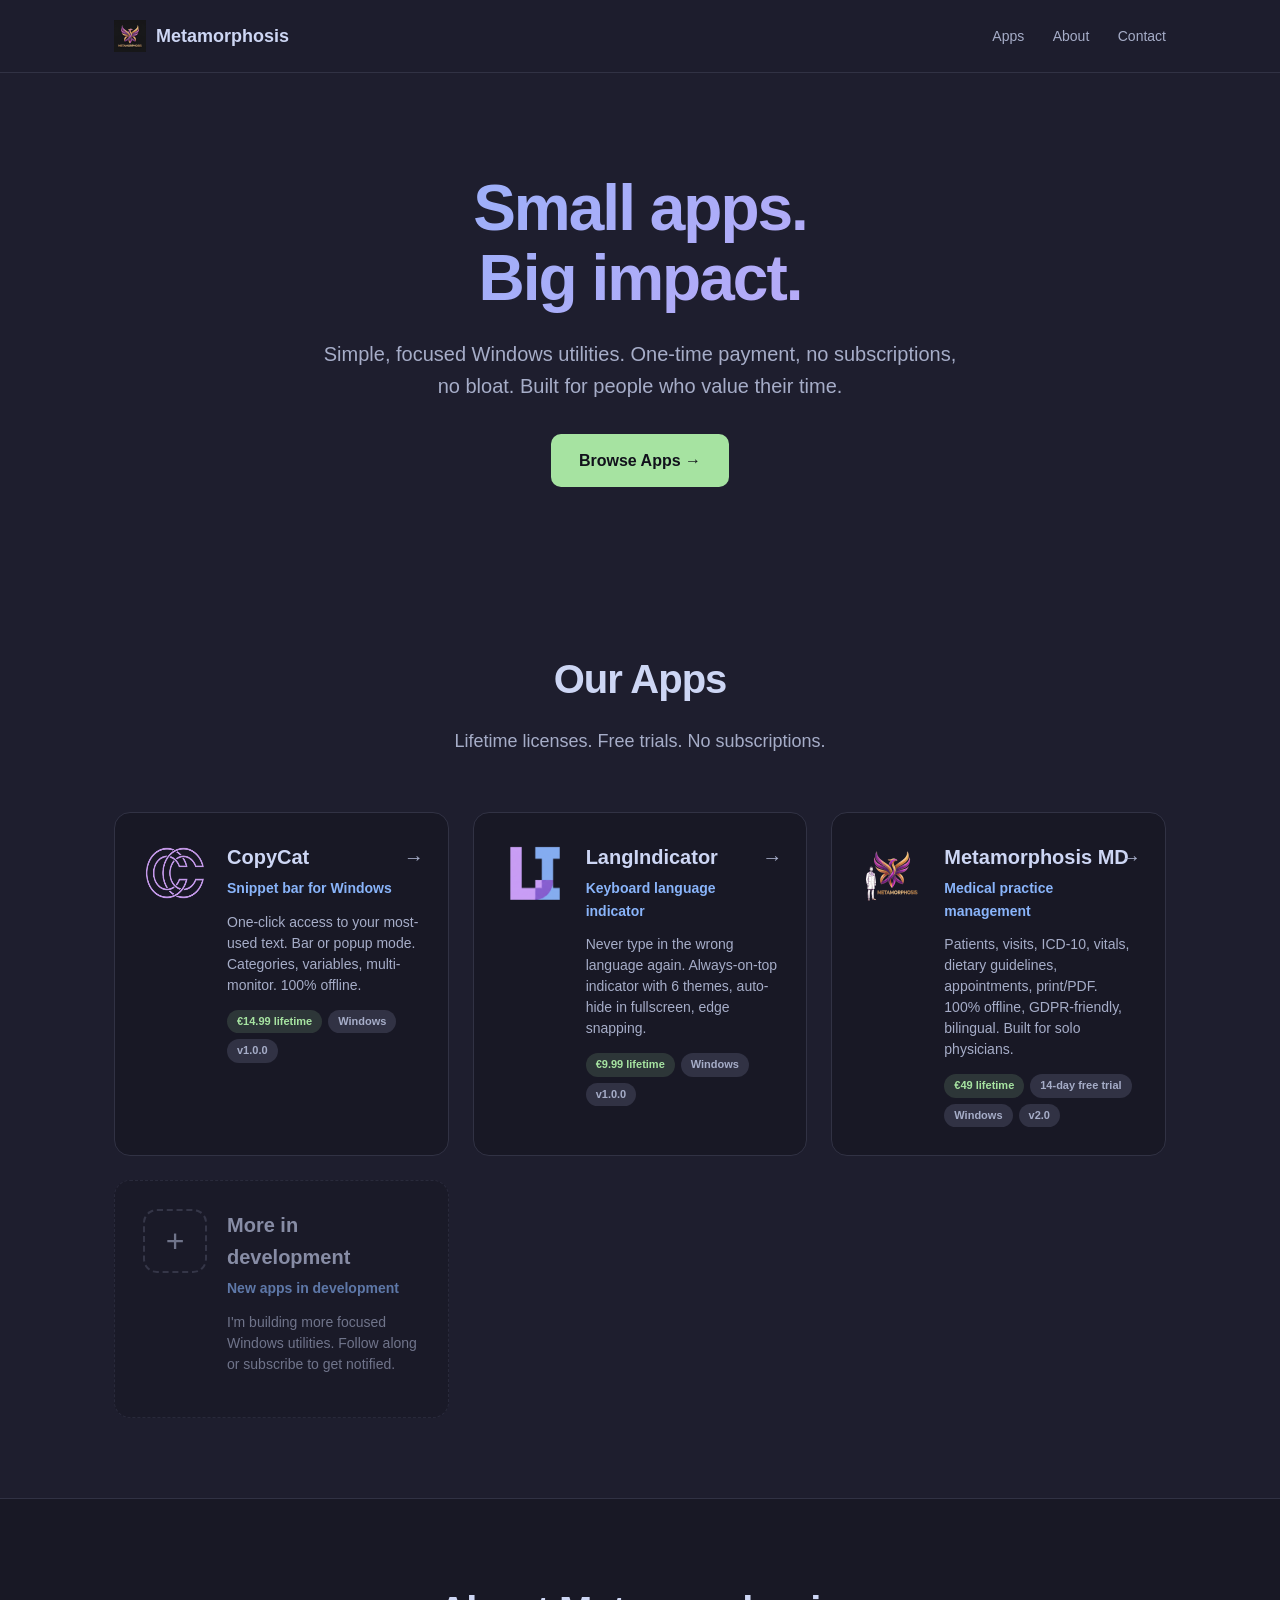
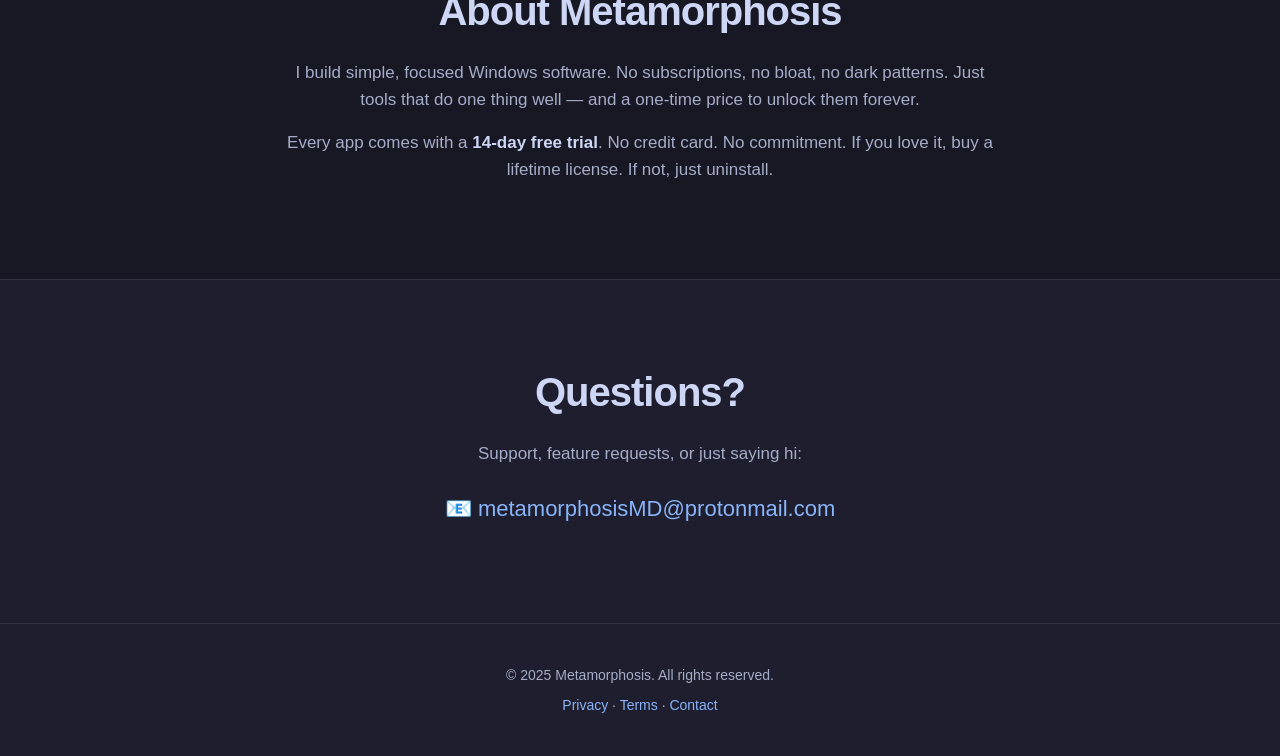
==== commit 701cfdf4: "Add Metamorphosis MD card to hub" ====
--- a/index.html
+++ b/index.html
@@ -3,7 +3,7 @@
 <head>
 <meta charset="UTF-8">
 <meta name="viewport" content="width=device-width, initial-scale=1.0">
-<title>Metamorphosis — Software by [Your Name]</title>
+<title>Metamorphosis — Simple, Focused Windows Apps</title>
 <meta name="description" content="Simple, focused Windows apps. CopyCat, LangIndicator, and more. Lifetime licenses, no subscriptions.">
 <link rel="stylesheet" href="assets/style.css">
 </head>
@@ -81,11 +81,31 @@
           <div class="app-arrow">→</div>
         </a>
 
+
+        <!-- Metamorphosis MD -->
+        <a href="metamorphosis-md/" class="app-card">
+          <div class="app-icon">
+            <img src="metamorphosis-md/logo.png" alt="Metamorphosis MD">
+          </div>
+          <div class="app-info">
+            <h3>Metamorphosis MD</h3>
+            <p class="app-tagline">Medical practice management</p>
+            <p class="app-desc">Patients, visits, ICD-10, vitals, dietary guidelines, appointments, print/PDF. 100% offline, GDPR-friendly, bilingual. Built for solo physicians.</p>
+            <div class="app-meta">
+              <span class="badge badge-green">€49 lifetime</span>
+              <span class="badge">14-day free trial</span>
+              <span class="badge">Windows</span>
+              <span class="badge">v2.0</span>
+            </div>
+          </div>
+          <div class="app-arrow">→</div>
+        </a>
+
         <!-- Placeholder — γιa επόμενες εφαρμογές -->
         <div class="app-card app-card-placeholder">
           <div class="app-icon placeholder-icon">+</div>
           <div class="app-info">
-            <h3>More coming soon</h3>
+            <h3>More in development</h3>
             <p class="app-tagline">New apps in development</p>
             <p class="app-desc">I'm building more focused Windows utilities. Follow along or subscribe to get notified.</p>
           </div>
@@ -108,7 +128,7 @@
   <section id="contact" class="contact">
     <div class="container">
       <h2>Questions?</h2>
-      <p>Support, refunds, feature requests, or just saying hi:</p>
+      <p>Support, feature requests, or just saying hi:</p>
       <p class="contact-email">
         📧 <a href="mailto:metamorphosisMD@protonmail.com">metamorphosisMD@protonmail.com</a>
       </p>
